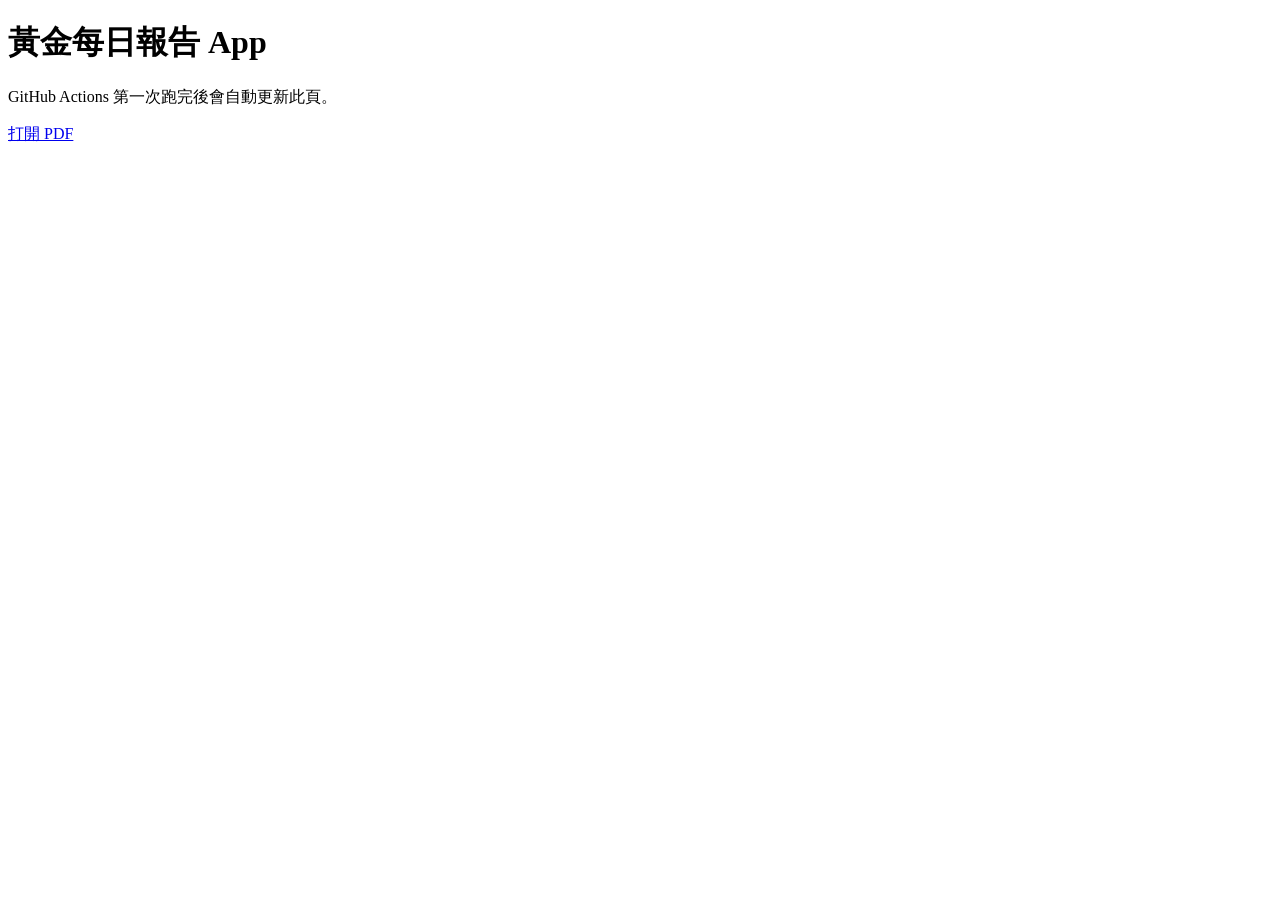
==== public/index.html @ 82e73688 "Add files via upload" ====
<!doctype html><html lang="zh-Hant"><head><meta charset="utf-8"><meta name="viewport" content="width=device-width,initial-scale=1"><title>黃金每日報告 App</title></head><body><h1>黃金每日報告 App</h1><p>GitHub Actions 第一次跑完後會自動更新此頁。</p><p><a href="gold_report_compact.pdf">打開 PDF</a></p></body></html>
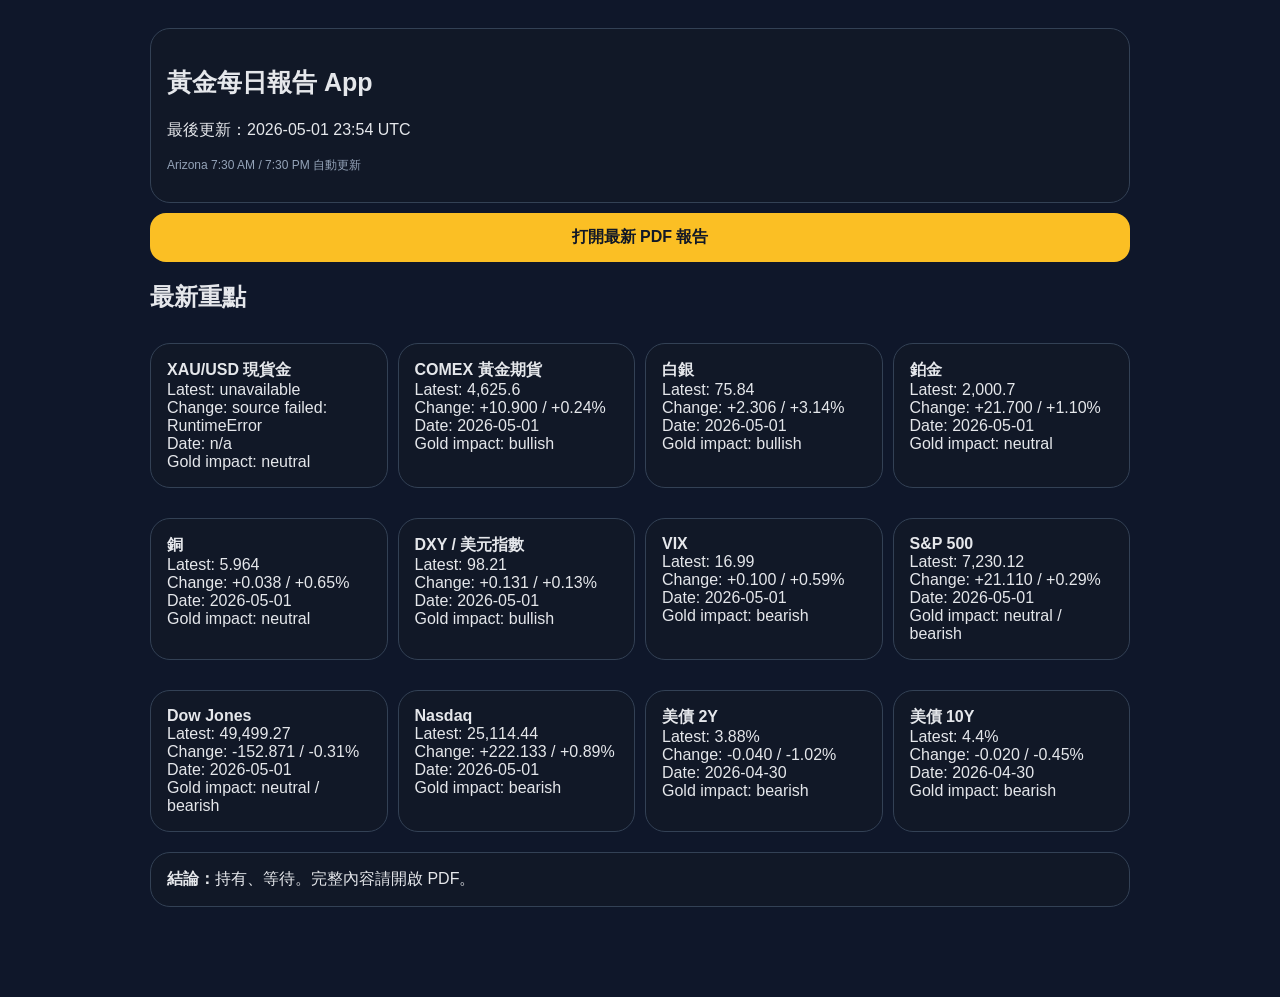
==== commit a7b59957: "Update gold report" ====
--- a/public/index.html
+++ b/public/index.html
@@ -1 +1,112 @@
-<!doctype html><html lang="zh-Hant"><head><meta charset="utf-8"><meta name="viewport" content="width=device-width,initial-scale=1"><title>黃金每日報告 App</title></head><body><h1>黃金每日報告 App</h1><p>GitHub Actions 第一次跑完後會自動更新此頁。</p><p><a href="gold_report_compact.pdf">打開 PDF</a></p></body></html>+<!doctype html>
+<html lang="zh-Hant"><head><meta charset="utf-8"><meta name="viewport" content="width=device-width,initial-scale=1">
+<title>黃金每日報告 App</title>
+<style>
+body{margin:0;background:#0f172a;color:#e5e7eb;font-family:-apple-system,BlinkMacSystemFont,"Segoe UI","Noto Sans TC",Arial,sans-serif}
+.app{max-width:980px;margin:auto;padding:18px 14px 80px}
+.hero,.card{background:#111827;border:1px solid #334155;border-radius:20px;padding:16px;margin:10px 0}
+h1{font-size:25px} .grid{display:grid;grid-template-columns:repeat(auto-fit,minmax(210px,1fr));gap:10px}
+.btn{display:block;text-align:center;text-decoration:none;border-radius:16px;padding:14px;margin:10px 0;font-weight:800;background:#fbbf24;color:#111827}
+.small{font-size:12px;color:#94a3b8}
+</style></head><body><div class="app">
+<section class="hero"><h1>黃金每日報告 App</h1><p>最後更新：2026-05-01 23:54 UTC</p><p class="small">Arizona 7:30 AM / 7:30 PM 自動更新</p></section>
+<a class="btn" href="gold_report_compact.pdf">打開最新 PDF 報告</a>
+<h2>最新重點</h2><div class="grid">
+      <div class="card">
+        <b>XAU/USD 現貨金</b>
+        <div>Latest: unavailable</div>
+        <div>Change: source failed: RuntimeError</div>
+        <div>Date: n/a</div>
+        <div>Gold impact: neutral</div>
+      </div>
+    
+      <div class="card">
+        <b>COMEX 黃金期貨</b>
+        <div>Latest: 4,625.6</div>
+        <div>Change: +10.900 / +0.24%</div>
+        <div>Date: 2026-05-01</div>
+        <div>Gold impact: bullish</div>
+      </div>
+    
+      <div class="card">
+        <b>白銀</b>
+        <div>Latest: 75.84</div>
+        <div>Change: +2.306 / +3.14%</div>
+        <div>Date: 2026-05-01</div>
+        <div>Gold impact: bullish</div>
+      </div>
+    
+      <div class="card">
+        <b>鉑金</b>
+        <div>Latest: 2,000.7</div>
+        <div>Change: +21.700 / +1.10%</div>
+        <div>Date: 2026-05-01</div>
+        <div>Gold impact: neutral</div>
+      </div>
+    
+      <div class="card">
+        <b>銅</b>
+        <div>Latest: 5.964</div>
+        <div>Change: +0.038 / +0.65%</div>
+        <div>Date: 2026-05-01</div>
+        <div>Gold impact: neutral</div>
+      </div>
+    
+      <div class="card">
+        <b>DXY / 美元指數</b>
+        <div>Latest: 98.21</div>
+        <div>Change: +0.131 / +0.13%</div>
+        <div>Date: 2026-05-01</div>
+        <div>Gold impact: bullish</div>
+      </div>
+    
+      <div class="card">
+        <b>VIX</b>
+        <div>Latest: 16.99</div>
+        <div>Change: +0.100 / +0.59%</div>
+        <div>Date: 2026-05-01</div>
+        <div>Gold impact: bearish</div>
+      </div>
+    
+      <div class="card">
+        <b>S&P 500</b>
+        <div>Latest: 7,230.12</div>
+        <div>Change: +21.110 / +0.29%</div>
+        <div>Date: 2026-05-01</div>
+        <div>Gold impact: neutral / bearish</div>
+      </div>
+    
+      <div class="card">
+        <b>Dow Jones</b>
+        <div>Latest: 49,499.27</div>
+        <div>Change: -152.871 / -0.31%</div>
+        <div>Date: 2026-05-01</div>
+        <div>Gold impact: neutral / bearish</div>
+      </div>
+    
+      <div class="card">
+        <b>Nasdaq</b>
+        <div>Latest: 25,114.44</div>
+        <div>Change: +222.133 / +0.89%</div>
+        <div>Date: 2026-05-01</div>
+        <div>Gold impact: bearish</div>
+      </div>
+    
+      <div class="card">
+        <b>美債 2Y</b>
+        <div>Latest: 3.88%</div>
+        <div>Change: -0.040 / -1.02%</div>
+        <div>Date: 2026-04-30</div>
+        <div>Gold impact: bearish</div>
+      </div>
+    
+      <div class="card">
+        <b>美債 10Y</b>
+        <div>Latest: 4.4%</div>
+        <div>Change: -0.020 / -0.45%</div>
+        <div>Date: 2026-04-30</div>
+        <div>Gold impact: bearish</div>
+      </div>
+    </div>
+<section class="hero"><b>結論：</b>持有、等待。完整內容請開啟 PDF。</section>
+</div></body></html>
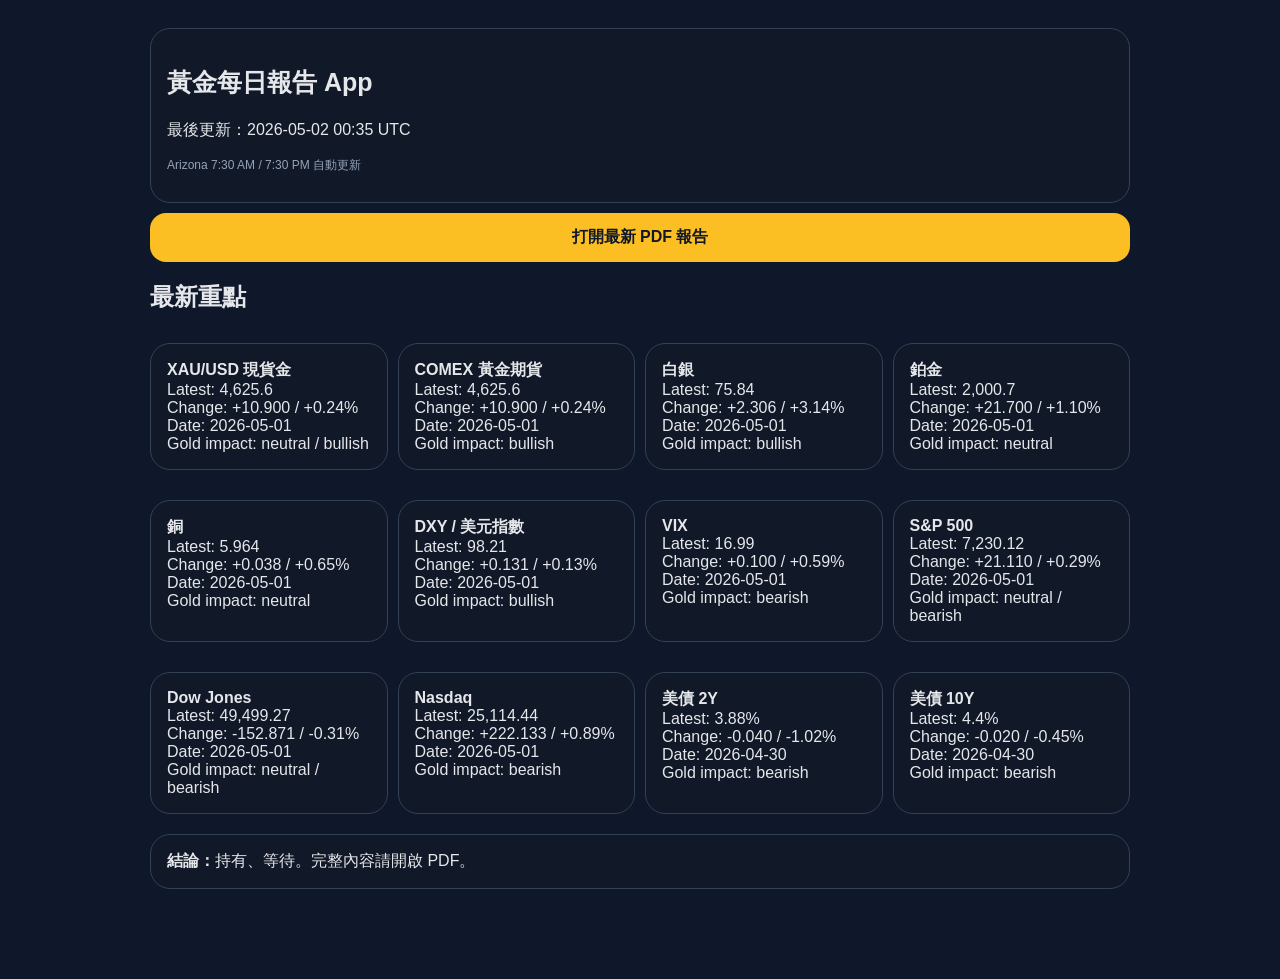
==== commit f5a0e39c: "Update gold report" ====
--- a/public/index.html
+++ b/public/index.html
@@ -1,112 +1,167 @@
 <!doctype html>
-<html lang="zh-Hant"><head><meta charset="utf-8"><meta name="viewport" content="width=device-width,initial-scale=1">
+<html lang="zh-Hant">
+<head>
+<meta charset="utf-8">
+<meta name="viewport" content="width=device-width, initial-scale=1">
 <title>黃金每日報告 App</title>
 <style>
-body{margin:0;background:#0f172a;color:#e5e7eb;font-family:-apple-system,BlinkMacSystemFont,"Segoe UI","Noto Sans TC",Arial,sans-serif}
-.app{max-width:980px;margin:auto;padding:18px 14px 80px}
-.hero,.card{background:#111827;border:1px solid #334155;border-radius:20px;padding:16px;margin:10px 0}
-h1{font-size:25px} .grid{display:grid;grid-template-columns:repeat(auto-fit,minmax(210px,1fr));gap:10px}
-.btn{display:block;text-align:center;text-decoration:none;border-radius:16px;padding:14px;margin:10px 0;font-weight:800;background:#fbbf24;color:#111827}
-.small{font-size:12px;color:#94a3b8}
-</style></head><body><div class="app">
-<section class="hero"><h1>黃金每日報告 App</h1><p>最後更新：2026-05-01 23:54 UTC</p><p class="small">Arizona 7:30 AM / 7:30 PM 自動更新</p></section>
-<a class="btn" href="gold_report_compact.pdf">打開最新 PDF 報告</a>
-<h2>最新重點</h2><div class="grid">
-      <div class="card">
-        <b>XAU/USD 現貨金</b>
-        <div>Latest: unavailable</div>
-        <div>Change: source failed: RuntimeError</div>
-        <div>Date: n/a</div>
-        <div>Gold impact: neutral</div>
-      </div>
+body {
+  margin: 0;
+  background: #0f172a;
+  color: #e5e7eb;
+  font-family: -apple-system, BlinkMacSystemFont, "Segoe UI", "Noto Sans TC", Arial, sans-serif;
+}
+.app {
+  max-width: 980px;
+  margin: auto;
+  padding: 18px 14px 80px;
+}
+.hero, .card {
+  background: #111827;
+  border: 1px solid #334155;
+  border-radius: 20px;
+  padding: 16px;
+  margin: 10px 0;
+}
+h1 {
+  font-size: 25px;
+}
+.grid {
+  display: grid;
+  grid-template-columns: repeat(auto-fit, minmax(210px, 1fr));
+  gap: 10px;
+}
+.btn {
+  display: block;
+  text-align: center;
+  text-decoration: none;
+  border-radius: 16px;
+  padding: 14px;
+  margin: 10px 0;
+  font-weight: 800;
+  background: #fbbf24;
+  color: #111827;
+}
+.small {
+  font-size: 12px;
+  color: #94a3b8;
+}
+</style>
+</head>
+<body>
+<div class="app">
+  <section class="hero">
+    <h1>黃金每日報告 App</h1>
+    <p>最後更新：2026-05-02 00:35 UTC</p>
+    <p class="small">Arizona 7:30 AM / 7:30 PM 自動更新</p>
+  </section>
+
+  <a class="btn" href="gold_report_compact.pdf">打開最新 PDF 報告</a>
+
+  <h2>最新重點</h2>
+  <div class="grid">
     
-      <div class="card">
-        <b>COMEX 黃金期貨</b>
-        <div>Latest: 4,625.6</div>
-        <div>Change: +10.900 / +0.24%</div>
-        <div>Date: 2026-05-01</div>
-        <div>Gold impact: bullish</div>
-      </div>
-    
-      <div class="card">
-        <b>白銀</b>
-        <div>Latest: 75.84</div>
-        <div>Change: +2.306 / +3.14%</div>
-        <div>Date: 2026-05-01</div>
-        <div>Gold impact: bullish</div>
-      </div>
-    
-      <div class="card">
-        <b>鉑金</b>
-        <div>Latest: 2,000.7</div>
-        <div>Change: +21.700 / +1.10%</div>
-        <div>Date: 2026-05-01</div>
-        <div>Gold impact: neutral</div>
-      </div>
-    
-      <div class="card">
-        <b>銅</b>
-        <div>Latest: 5.964</div>
-        <div>Change: +0.038 / +0.65%</div>
-        <div>Date: 2026-05-01</div>
-        <div>Gold impact: neutral</div>
-      </div>
-    
-      <div class="card">
-        <b>DXY / 美元指數</b>
-        <div>Latest: 98.21</div>
-        <div>Change: +0.131 / +0.13%</div>
-        <div>Date: 2026-05-01</div>
-        <div>Gold impact: bullish</div>
-      </div>
-    
-      <div class="card">
-        <b>VIX</b>
-        <div>Latest: 16.99</div>
-        <div>Change: +0.100 / +0.59%</div>
-        <div>Date: 2026-05-01</div>
-        <div>Gold impact: bearish</div>
-      </div>
-    
-      <div class="card">
-        <b>S&P 500</b>
-        <div>Latest: 7,230.12</div>
-        <div>Change: +21.110 / +0.29%</div>
-        <div>Date: 2026-05-01</div>
-        <div>Gold impact: neutral / bearish</div>
-      </div>
-    
-      <div class="card">
-        <b>Dow Jones</b>
-        <div>Latest: 49,499.27</div>
-        <div>Change: -152.871 / -0.31%</div>
-        <div>Date: 2026-05-01</div>
-        <div>Gold impact: neutral / bearish</div>
-      </div>
-    
-      <div class="card">
-        <b>Nasdaq</b>
-        <div>Latest: 25,114.44</div>
-        <div>Change: +222.133 / +0.89%</div>
-        <div>Date: 2026-05-01</div>
-        <div>Gold impact: bearish</div>
-      </div>
-    
-      <div class="card">
-        <b>美債 2Y</b>
-        <div>Latest: 3.88%</div>
-        <div>Change: -0.040 / -1.02%</div>
-        <div>Date: 2026-04-30</div>
-        <div>Gold impact: bearish</div>
-      </div>
-    
-      <div class="card">
-        <b>美債 10Y</b>
-        <div>Latest: 4.4%</div>
-        <div>Change: -0.020 / -0.45%</div>
-        <div>Date: 2026-04-30</div>
-        <div>Gold impact: bearish</div>
-      </div>
-    </div>
-<section class="hero"><b>結論：</b>持有、等待。完整內容請開啟 PDF。</section>
-</div></body></html>+        <div class="card">
+          <b>XAU/USD 現貨金</b>
+          <div>Latest: 4,625.6</div>
+          <div>Change: +10.900 / +0.24%</div>
+          <div>Date: 2026-05-01</div>
+          <div>Gold impact: neutral / bullish</div>
+        </div>
+        
+        <div class="card">
+          <b>COMEX 黃金期貨</b>
+          <div>Latest: 4,625.6</div>
+          <div>Change: +10.900 / +0.24%</div>
+          <div>Date: 2026-05-01</div>
+          <div>Gold impact: bullish</div>
+        </div>
+        
+        <div class="card">
+          <b>白銀</b>
+          <div>Latest: 75.84</div>
+          <div>Change: +2.306 / +3.14%</div>
+          <div>Date: 2026-05-01</div>
+          <div>Gold impact: bullish</div>
+        </div>
+        
+        <div class="card">
+          <b>鉑金</b>
+          <div>Latest: 2,000.7</div>
+          <div>Change: +21.700 / +1.10%</div>
+          <div>Date: 2026-05-01</div>
+          <div>Gold impact: neutral</div>
+        </div>
+        
+        <div class="card">
+          <b>銅</b>
+          <div>Latest: 5.964</div>
+          <div>Change: +0.038 / +0.65%</div>
+          <div>Date: 2026-05-01</div>
+          <div>Gold impact: neutral</div>
+        </div>
+        
+        <div class="card">
+          <b>DXY / 美元指數</b>
+          <div>Latest: 98.21</div>
+          <div>Change: +0.131 / +0.13%</div>
+          <div>Date: 2026-05-01</div>
+          <div>Gold impact: bullish</div>
+        </div>
+        
+        <div class="card">
+          <b>VIX</b>
+          <div>Latest: 16.99</div>
+          <div>Change: +0.100 / +0.59%</div>
+          <div>Date: 2026-05-01</div>
+          <div>Gold impact: bearish</div>
+        </div>
+        
+        <div class="card">
+          <b>S&P 500</b>
+          <div>Latest: 7,230.12</div>
+          <div>Change: +21.110 / +0.29%</div>
+          <div>Date: 2026-05-01</div>
+          <div>Gold impact: neutral / bearish</div>
+        </div>
+        
+        <div class="card">
+          <b>Dow Jones</b>
+          <div>Latest: 49,499.27</div>
+          <div>Change: -152.871 / -0.31%</div>
+          <div>Date: 2026-05-01</div>
+          <div>Gold impact: neutral / bearish</div>
+        </div>
+        
+        <div class="card">
+          <b>Nasdaq</b>
+          <div>Latest: 25,114.44</div>
+          <div>Change: +222.133 / +0.89%</div>
+          <div>Date: 2026-05-01</div>
+          <div>Gold impact: bearish</div>
+        </div>
+        
+        <div class="card">
+          <b>美債 2Y</b>
+          <div>Latest: 3.88%</div>
+          <div>Change: -0.040 / -1.02%</div>
+          <div>Date: 2026-04-30</div>
+          <div>Gold impact: bearish</div>
+        </div>
+        
+        <div class="card">
+          <b>美債 10Y</b>
+          <div>Latest: 4.4%</div>
+          <div>Change: -0.020 / -0.45%</div>
+          <div>Date: 2026-04-30</div>
+          <div>Gold impact: bearish</div>
+        </div>
+        
+  </div>
+
+  <section class="hero">
+    <b>結論：</b>持有、等待。完整內容請開啟 PDF。
+  </section>
+</div>
+</body>
+</html>
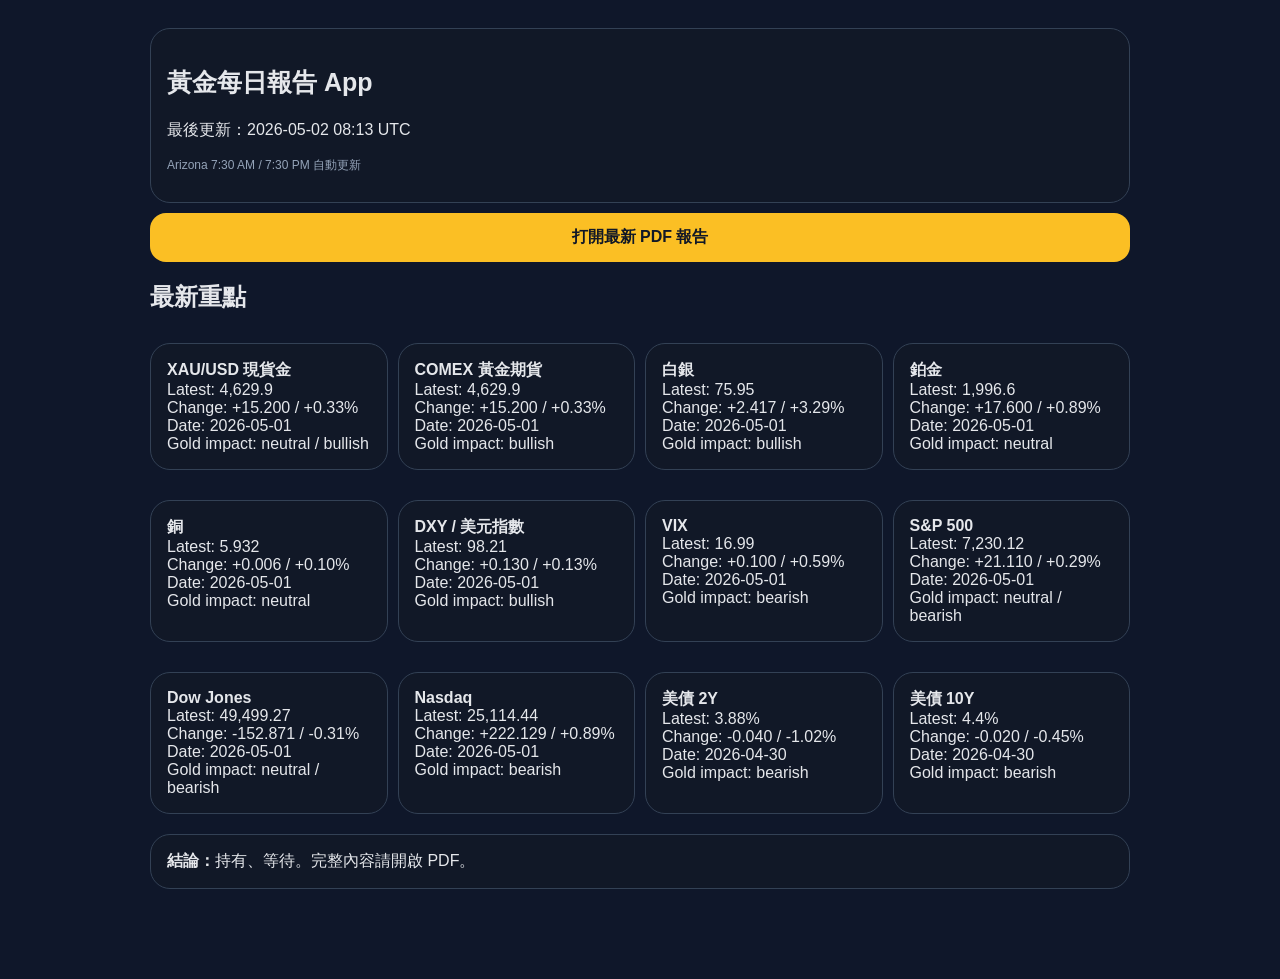
==== commit e3c2dff3: "Update gold report" ====
--- a/public/index.html
+++ b/public/index.html
@@ -52,7 +52,7 @@
 <div class="app">
   <section class="hero">
     <h1>黃金每日報告 App</h1>
-    <p>最後更新：2026-05-02 00:35 UTC</p>
+    <p>最後更新：2026-05-02 08:13 UTC</p>
     <p class="small">Arizona 7:30 AM / 7:30 PM 自動更新</p>
   </section>
 
@@ -63,40 +63,40 @@
     
         <div class="card">
           <b>XAU/USD 現貨金</b>
-          <div>Latest: 4,625.6</div>
-          <div>Change: +10.900 / +0.24%</div>
+          <div>Latest: 4,629.9</div>
+          <div>Change: +15.200 / +0.33%</div>
           <div>Date: 2026-05-01</div>
           <div>Gold impact: neutral / bullish</div>
         </div>
         
         <div class="card">
           <b>COMEX 黃金期貨</b>
-          <div>Latest: 4,625.6</div>
-          <div>Change: +10.900 / +0.24%</div>
+          <div>Latest: 4,629.9</div>
+          <div>Change: +15.200 / +0.33%</div>
           <div>Date: 2026-05-01</div>
           <div>Gold impact: bullish</div>
         </div>
         
         <div class="card">
           <b>白銀</b>
-          <div>Latest: 75.84</div>
-          <div>Change: +2.306 / +3.14%</div>
+          <div>Latest: 75.95</div>
+          <div>Change: +2.417 / +3.29%</div>
           <div>Date: 2026-05-01</div>
           <div>Gold impact: bullish</div>
         </div>
         
         <div class="card">
           <b>鉑金</b>
-          <div>Latest: 2,000.7</div>
-          <div>Change: +21.700 / +1.10%</div>
+          <div>Latest: 1,996.6</div>
+          <div>Change: +17.600 / +0.89%</div>
           <div>Date: 2026-05-01</div>
           <div>Gold impact: neutral</div>
         </div>
         
         <div class="card">
           <b>銅</b>
-          <div>Latest: 5.964</div>
-          <div>Change: +0.038 / +0.65%</div>
+          <div>Latest: 5.932</div>
+          <div>Change: +0.006 / +0.10%</div>
           <div>Date: 2026-05-01</div>
           <div>Gold impact: neutral</div>
         </div>
@@ -104,7 +104,7 @@
         <div class="card">
           <b>DXY / 美元指數</b>
           <div>Latest: 98.21</div>
-          <div>Change: +0.131 / +0.13%</div>
+          <div>Change: +0.130 / +0.13%</div>
           <div>Date: 2026-05-01</div>
           <div>Gold impact: bullish</div>
         </div>
@@ -136,7 +136,7 @@
         <div class="card">
           <b>Nasdaq</b>
           <div>Latest: 25,114.44</div>
-          <div>Change: +222.133 / +0.89%</div>
+          <div>Change: +222.129 / +0.89%</div>
           <div>Date: 2026-05-01</div>
           <div>Gold impact: bearish</div>
         </div>
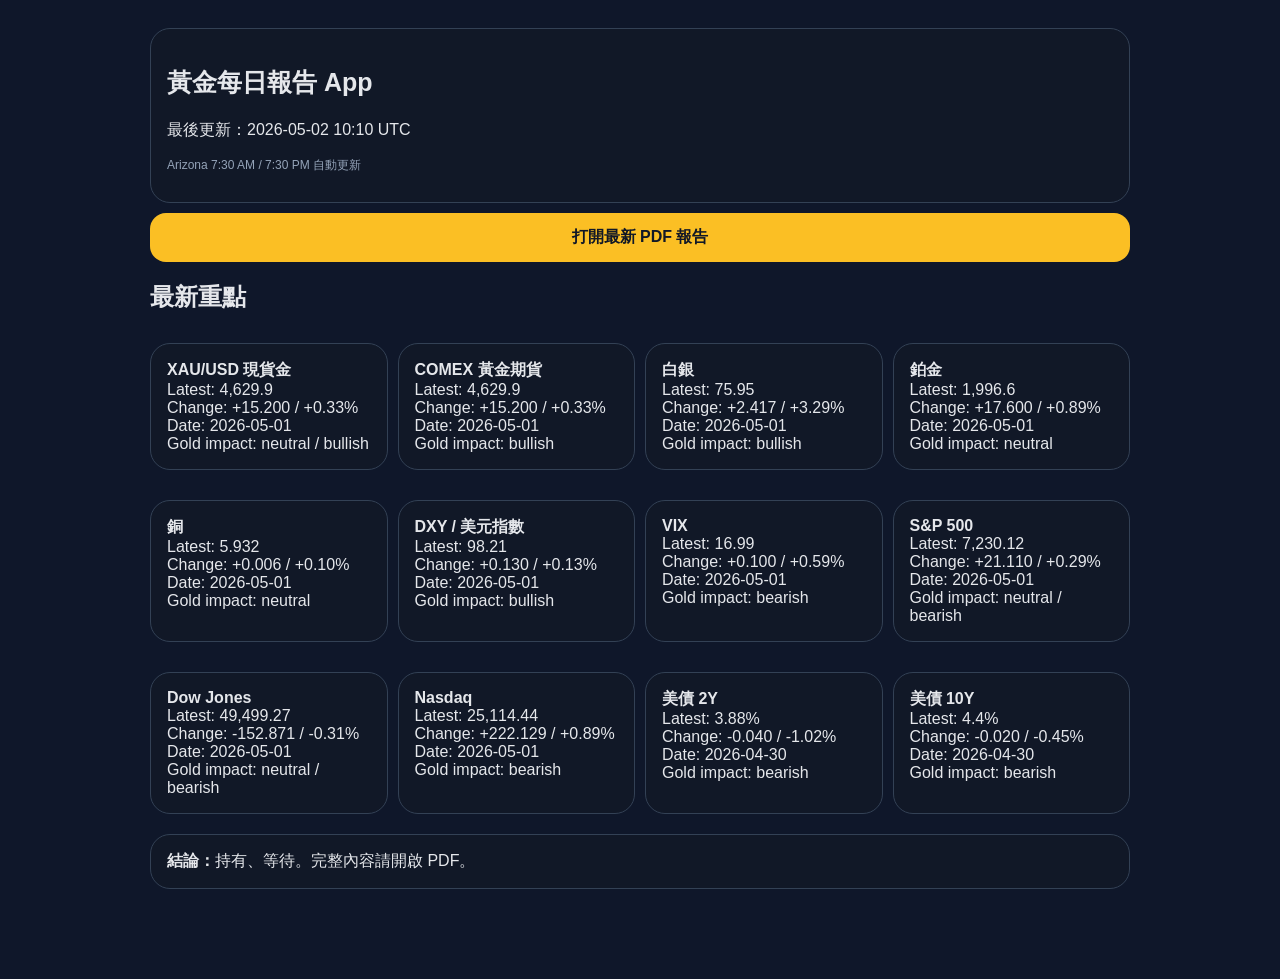
==== commit cf2a9c76: "Update gold dashboard" ====
--- a/public/index.html
+++ b/public/index.html
@@ -52,7 +52,7 @@
 <div class="app">
   <section class="hero">
     <h1>黃金每日報告 App</h1>
-    <p>最後更新：2026-05-02 08:13 UTC</p>
+    <p>最後更新：2026-05-02 10:10 UTC</p>
     <p class="small">Arizona 7:30 AM / 7:30 PM 自動更新</p>
   </section>
 
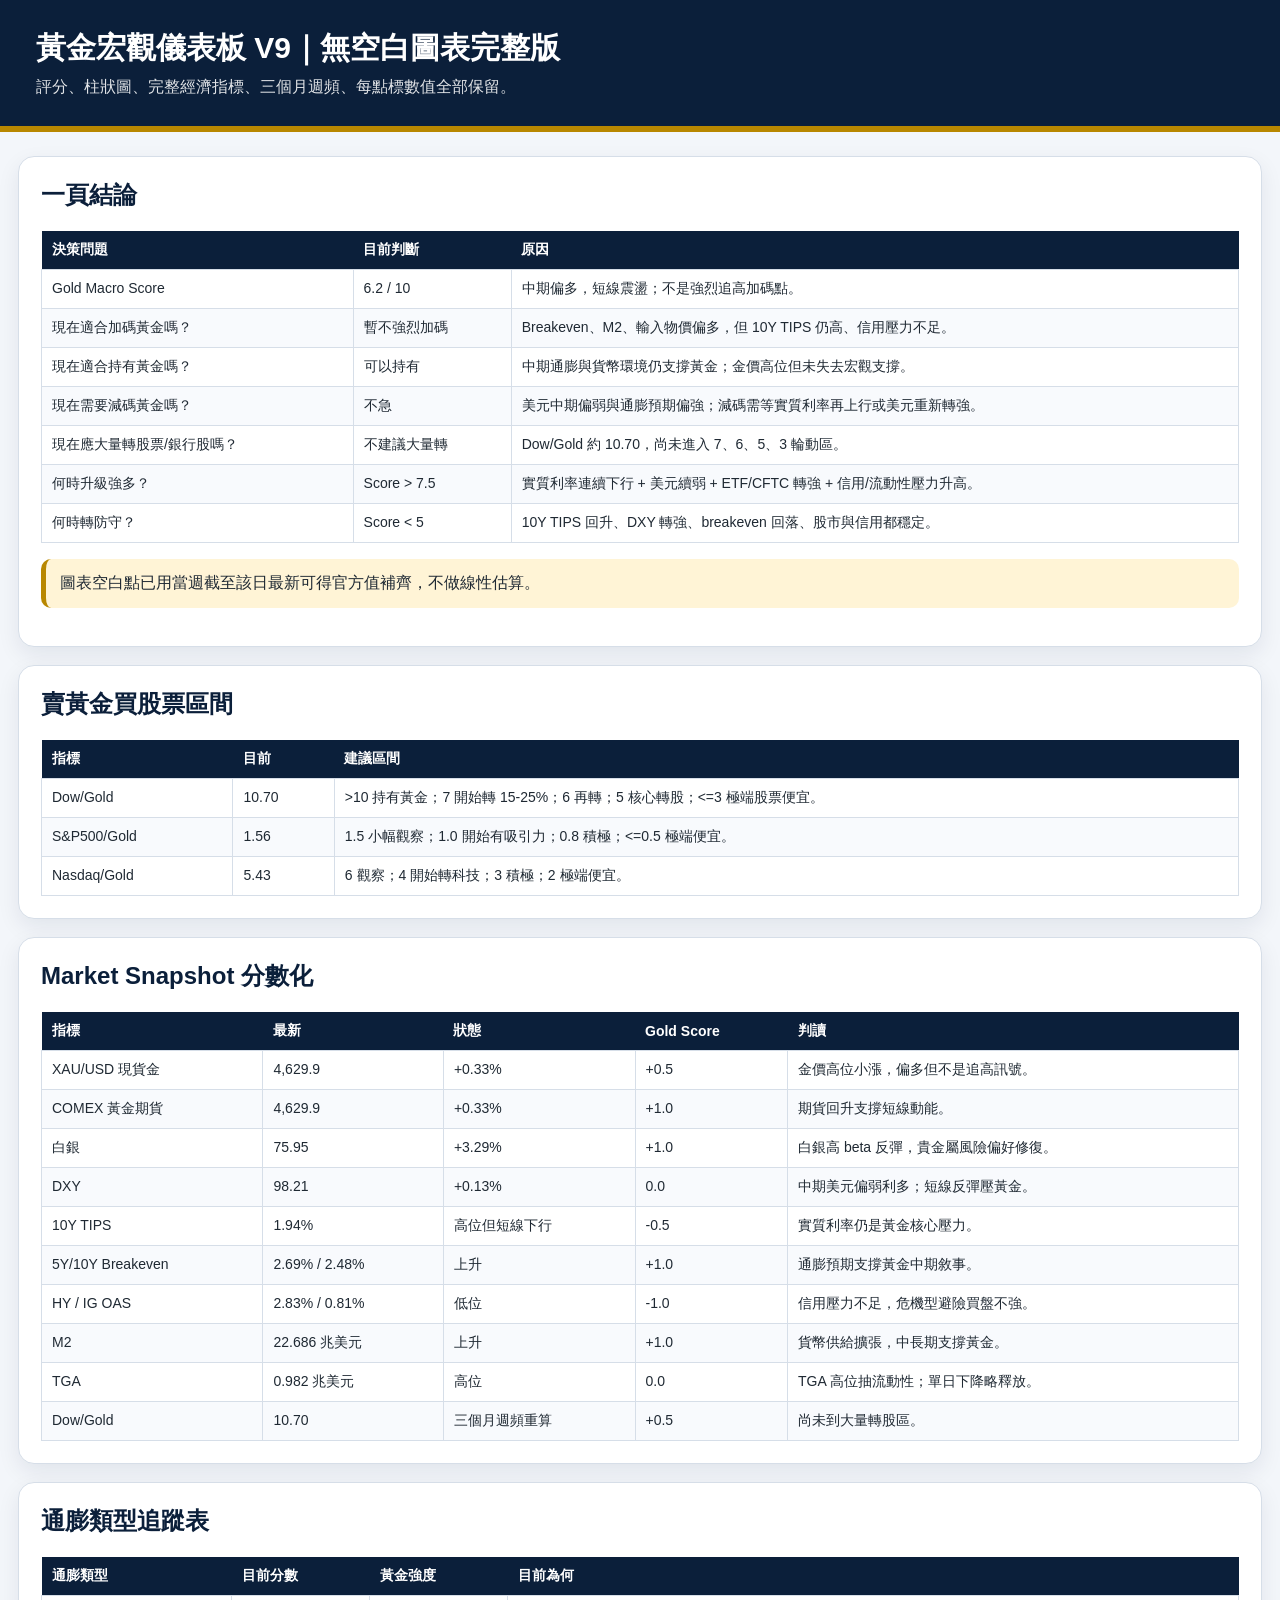
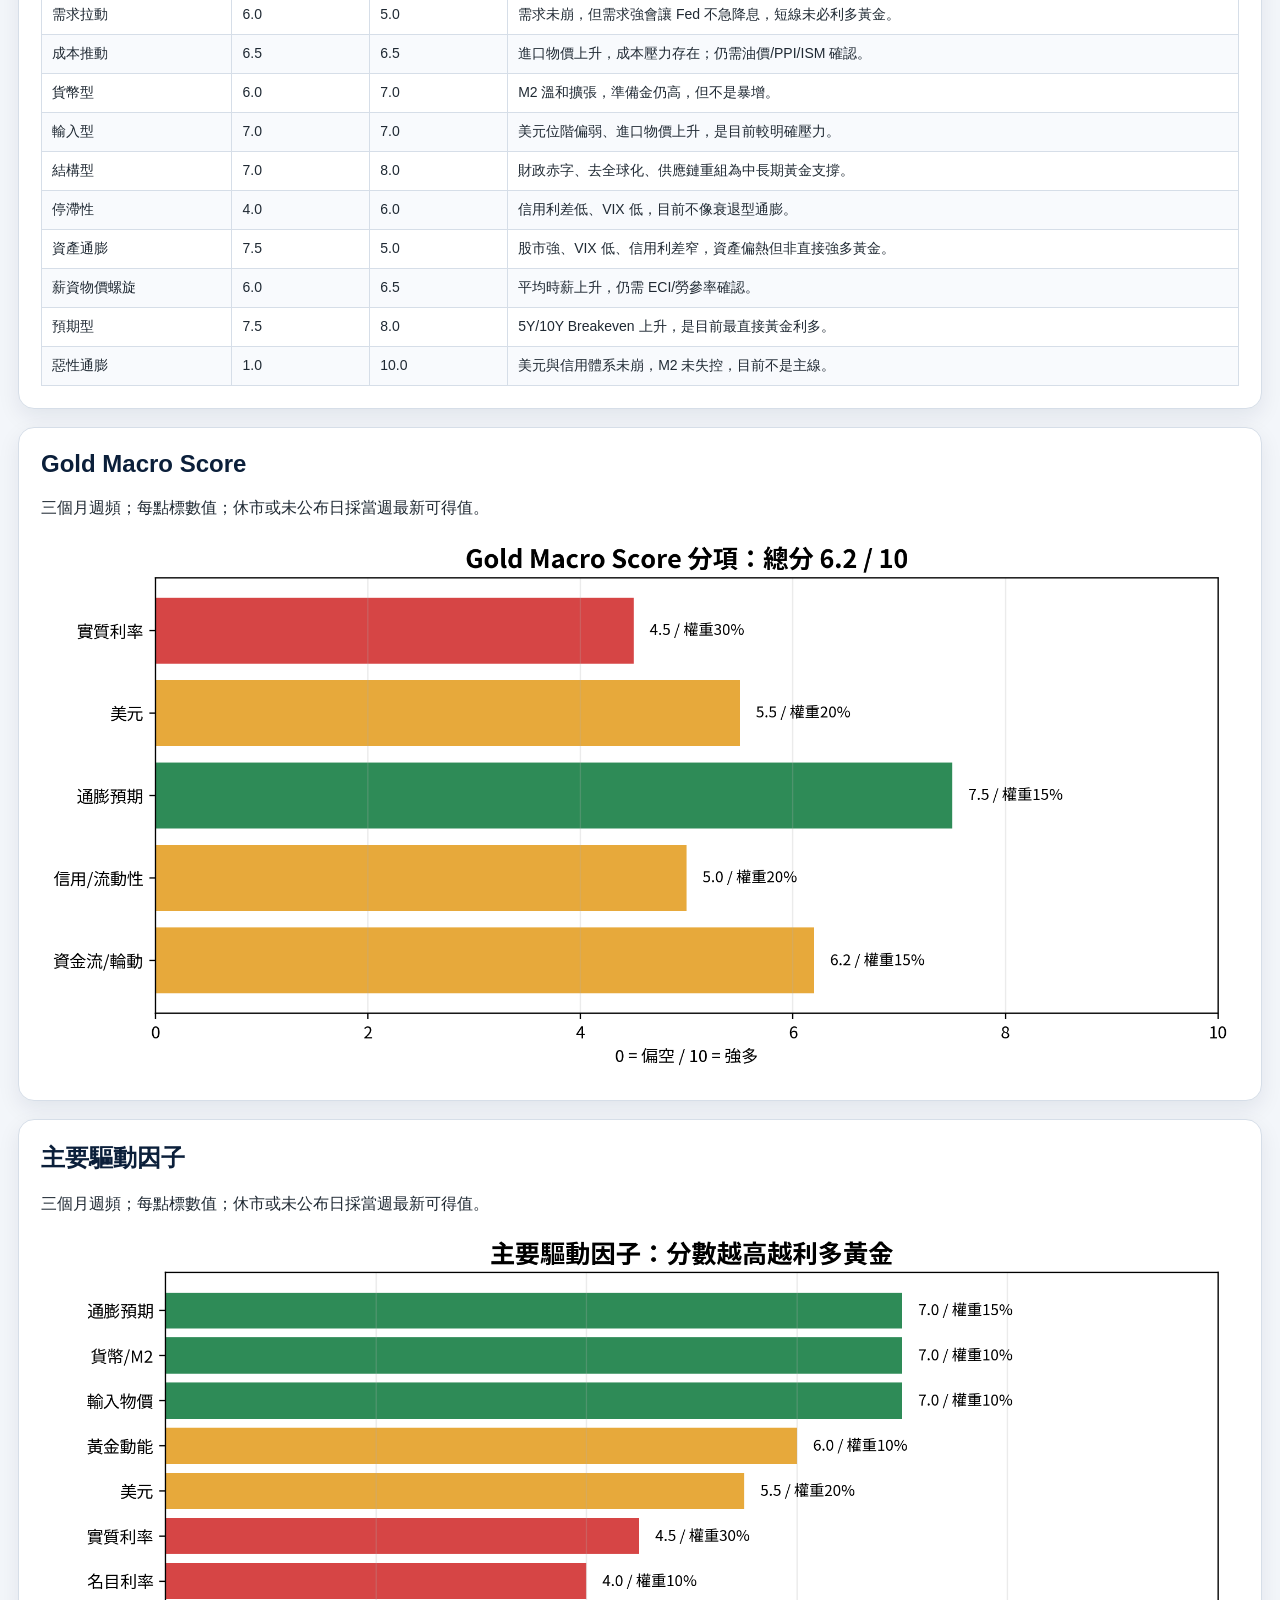
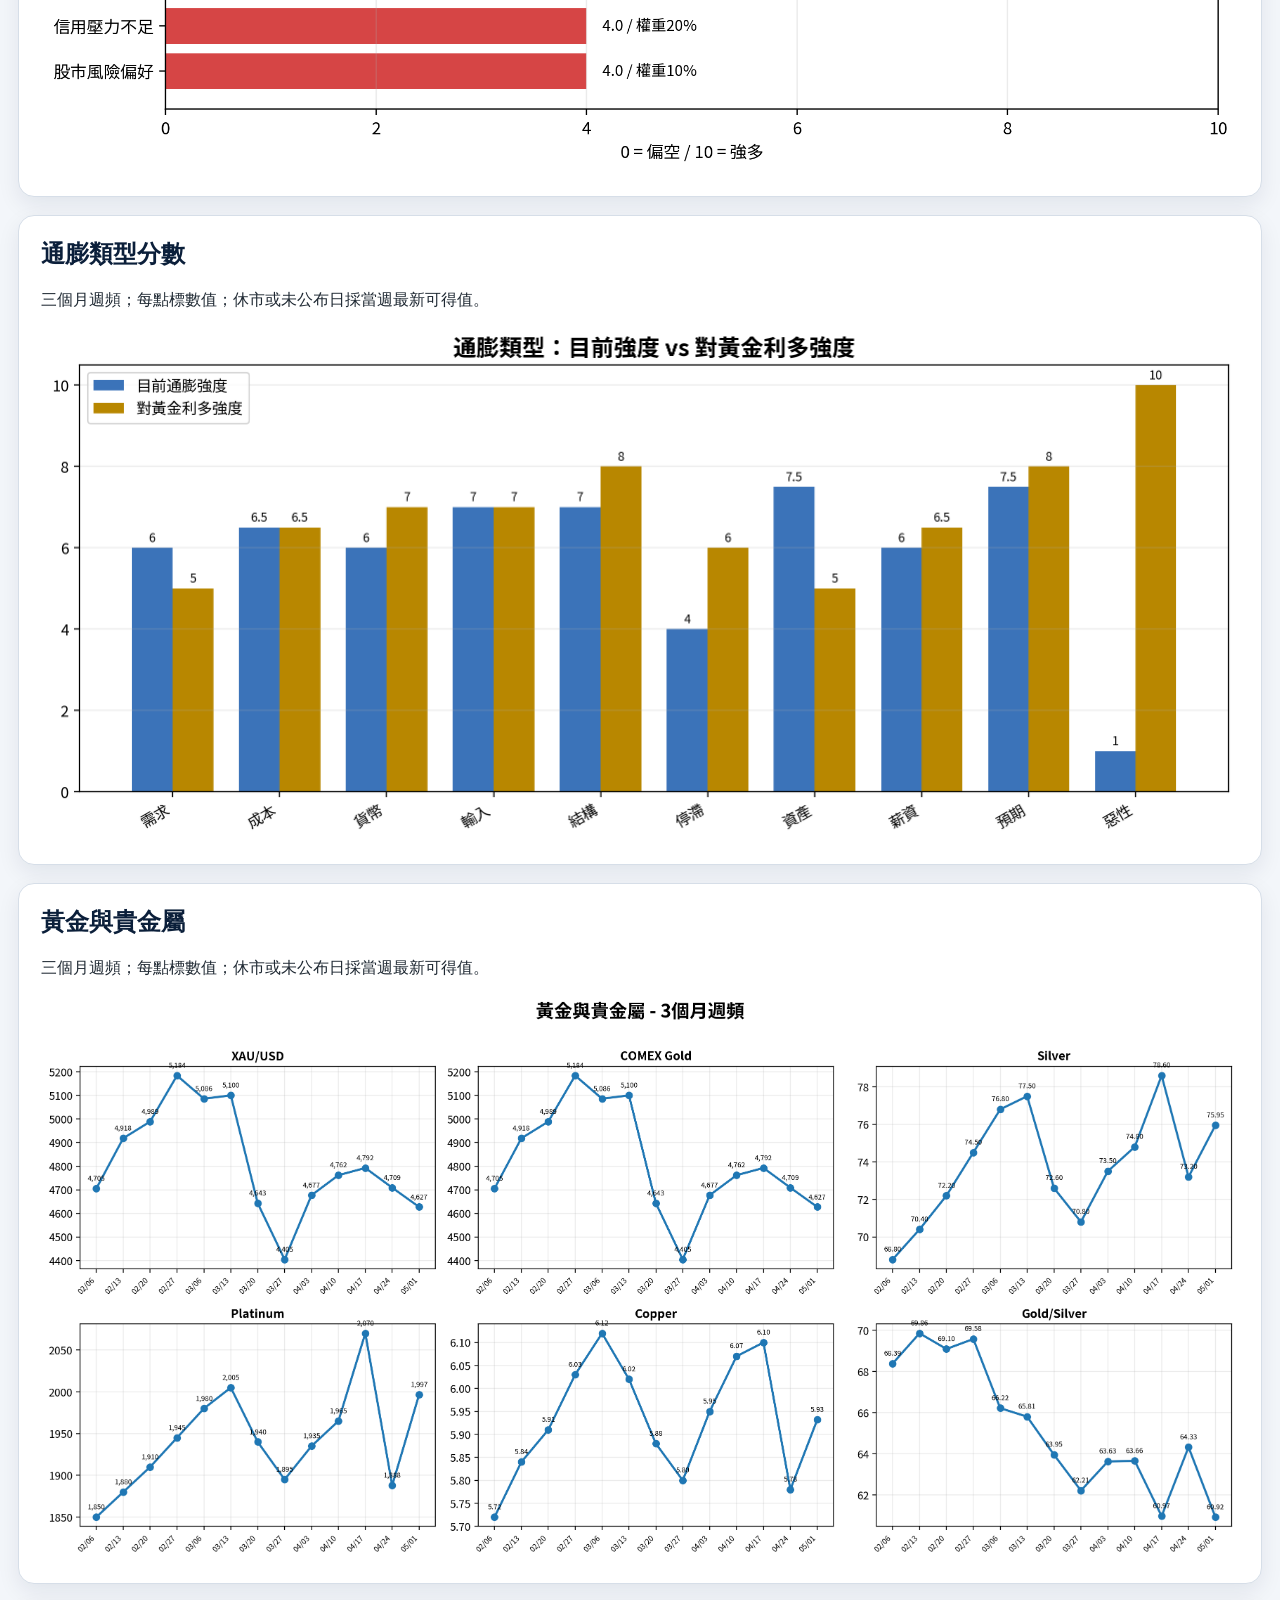
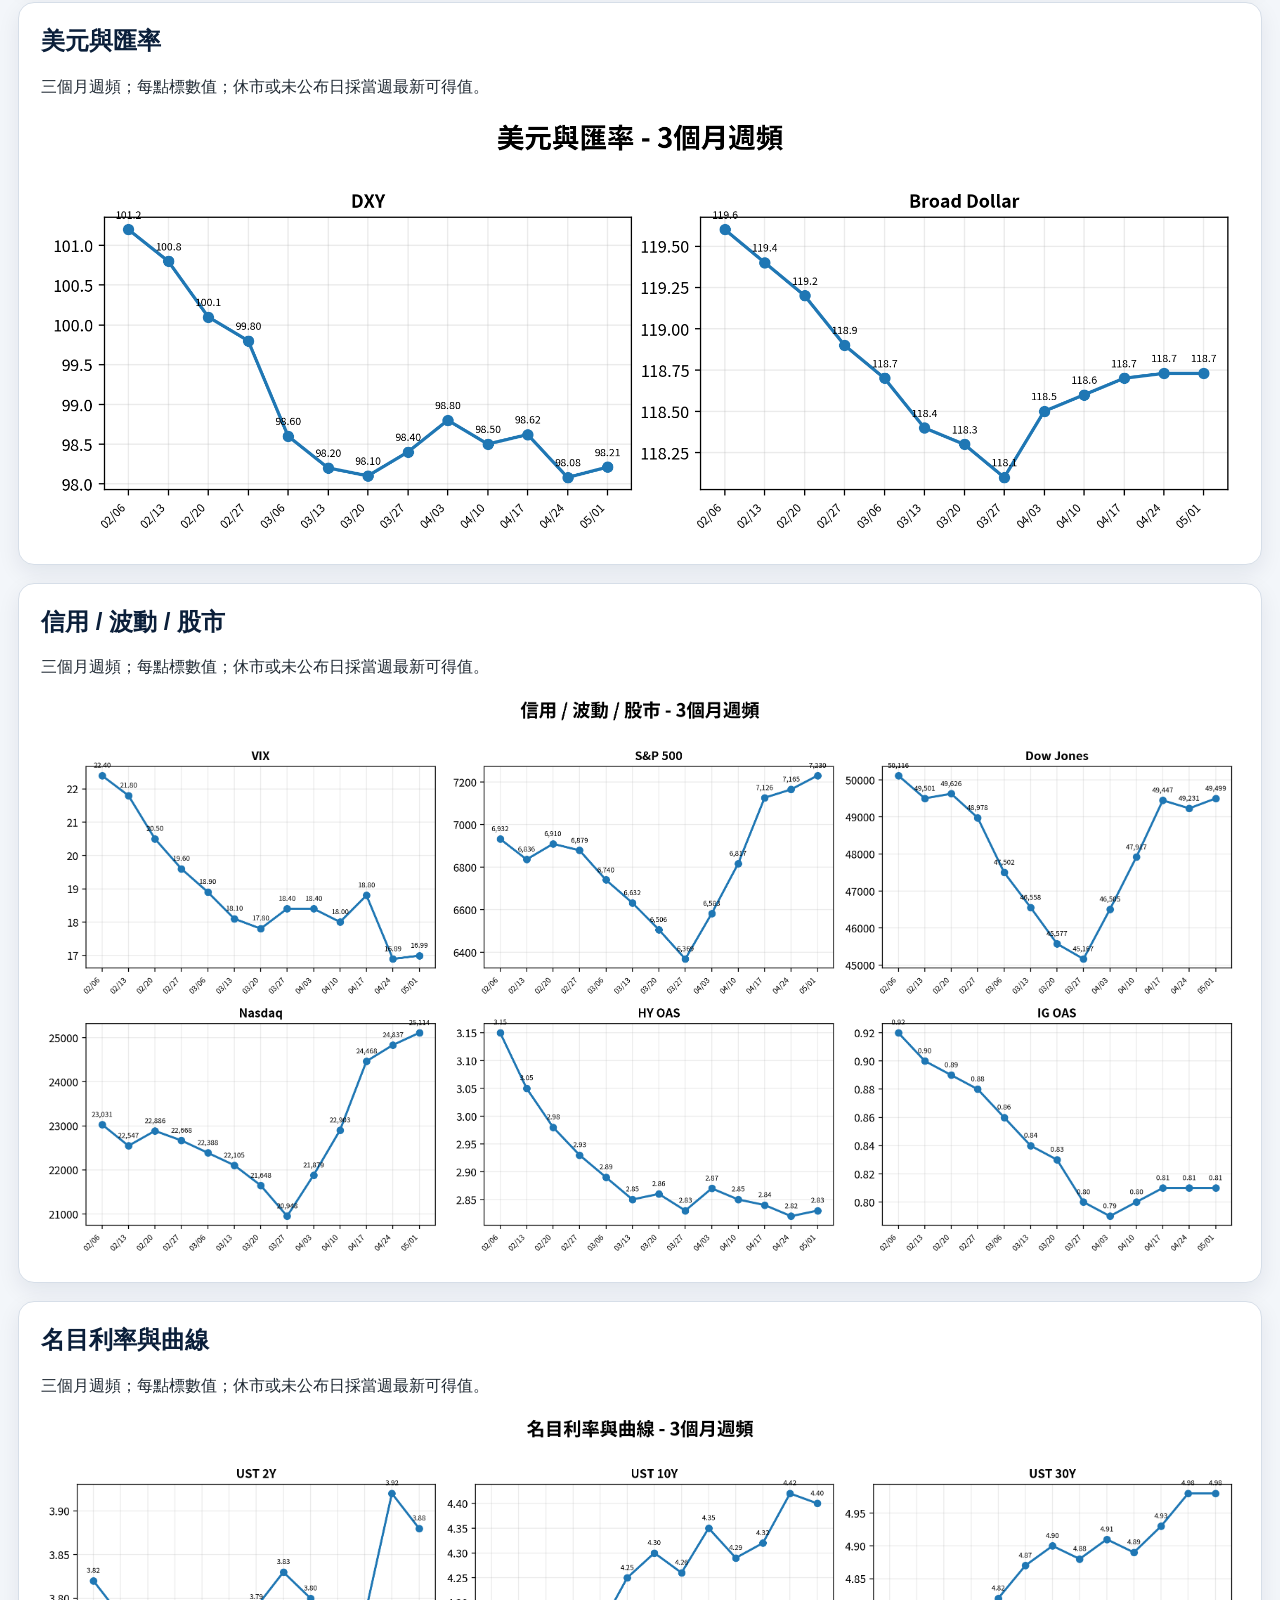
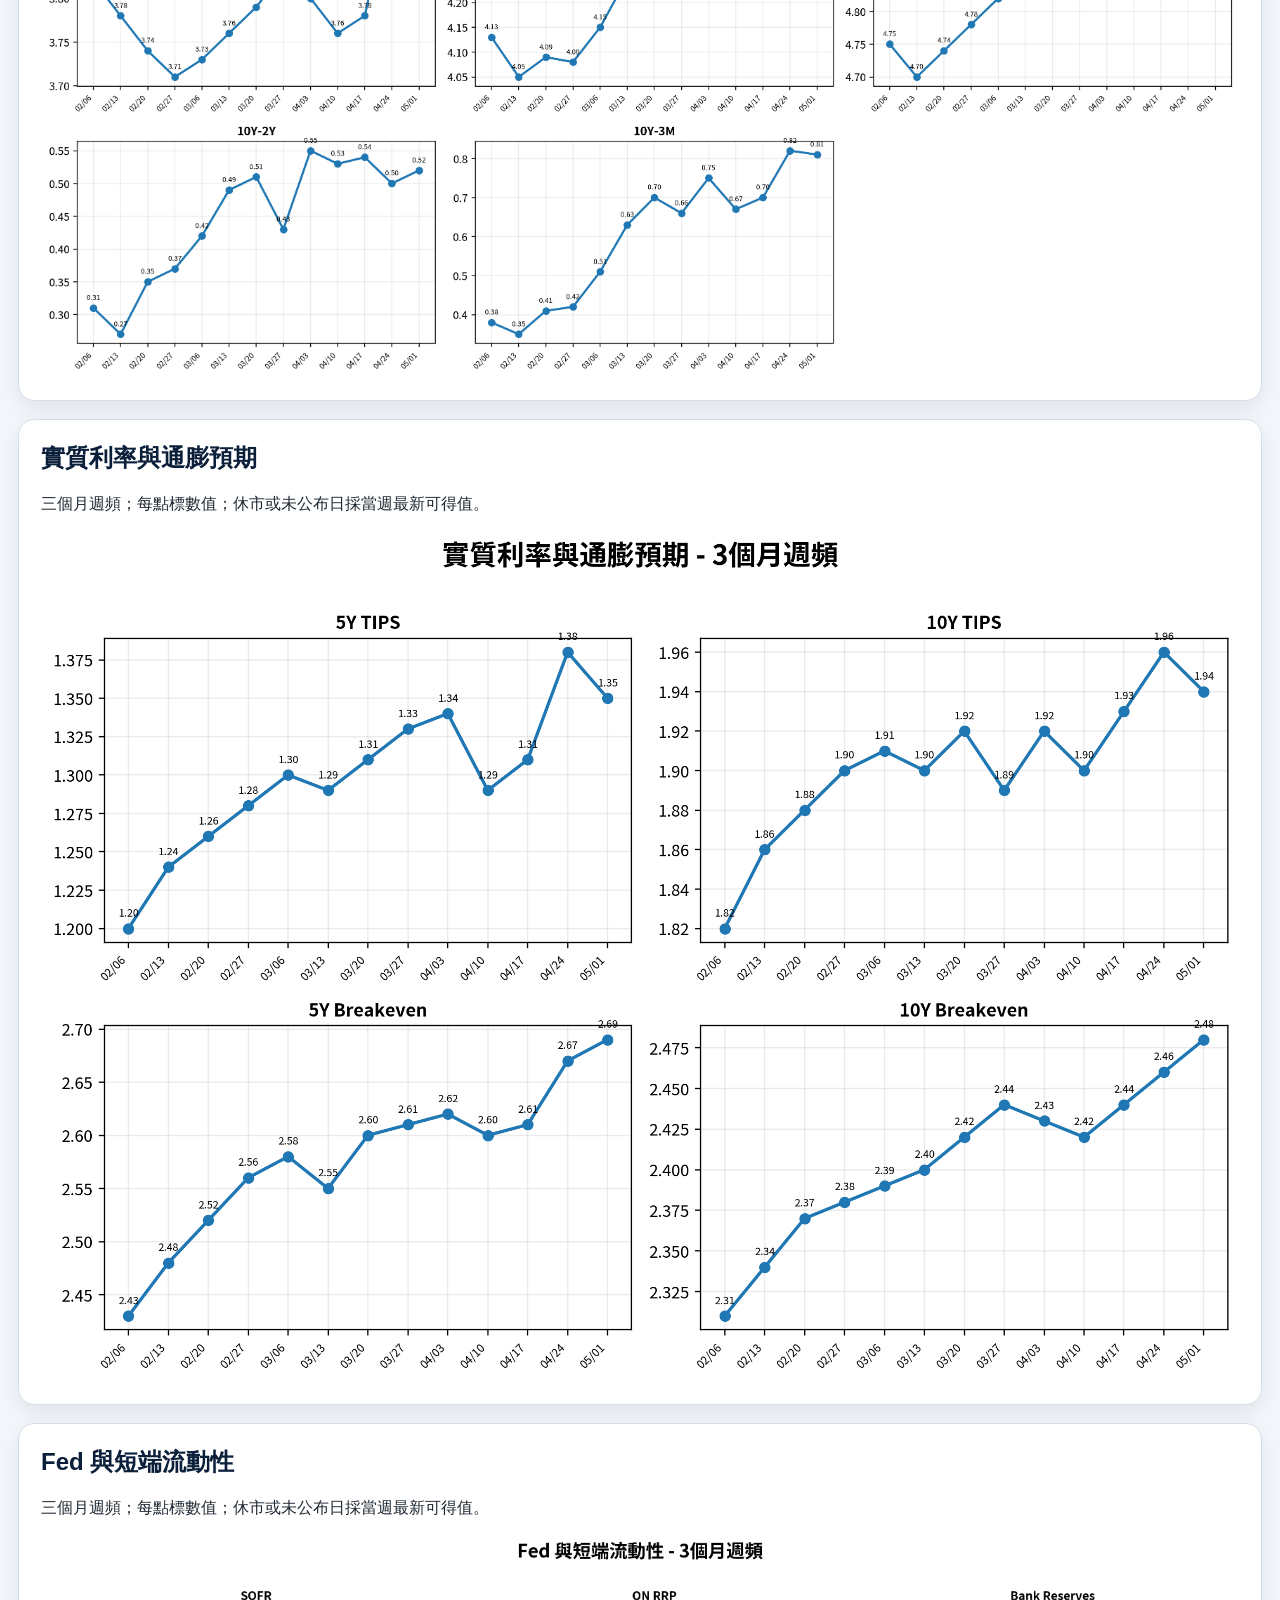
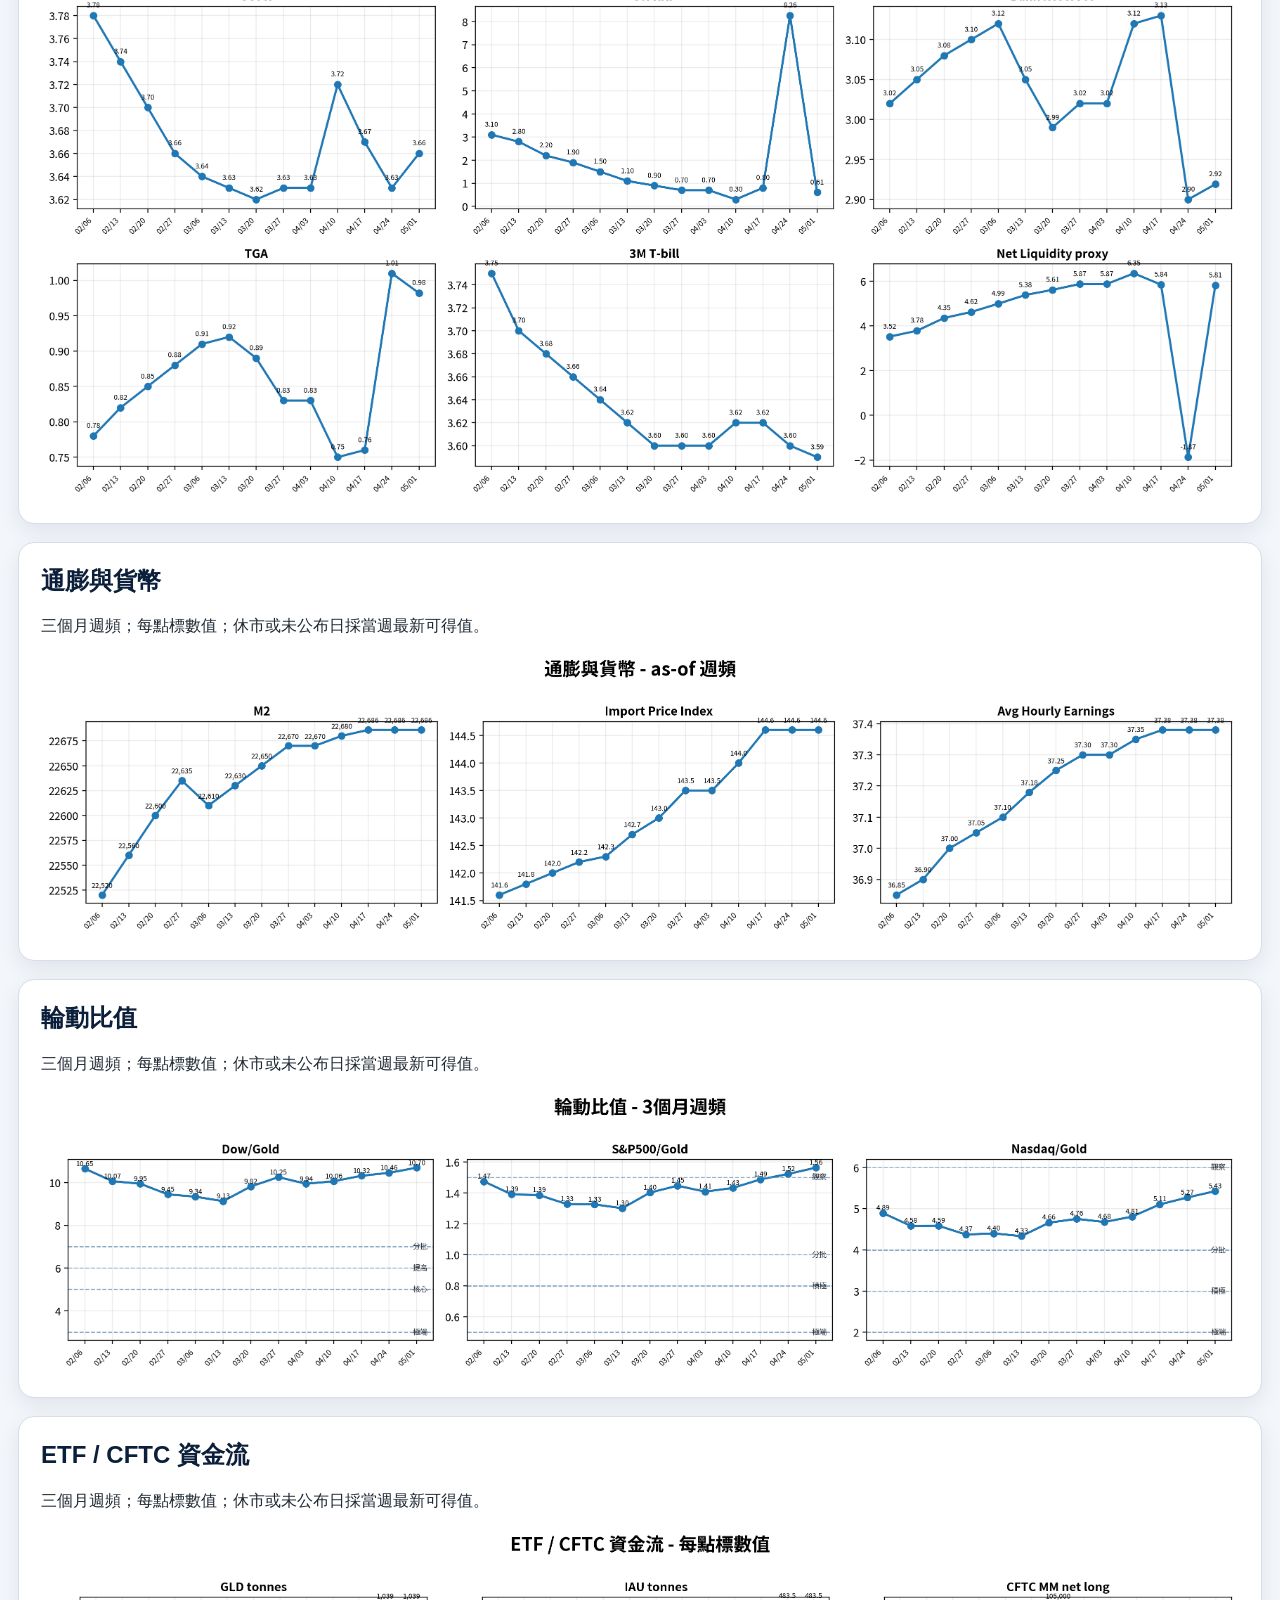
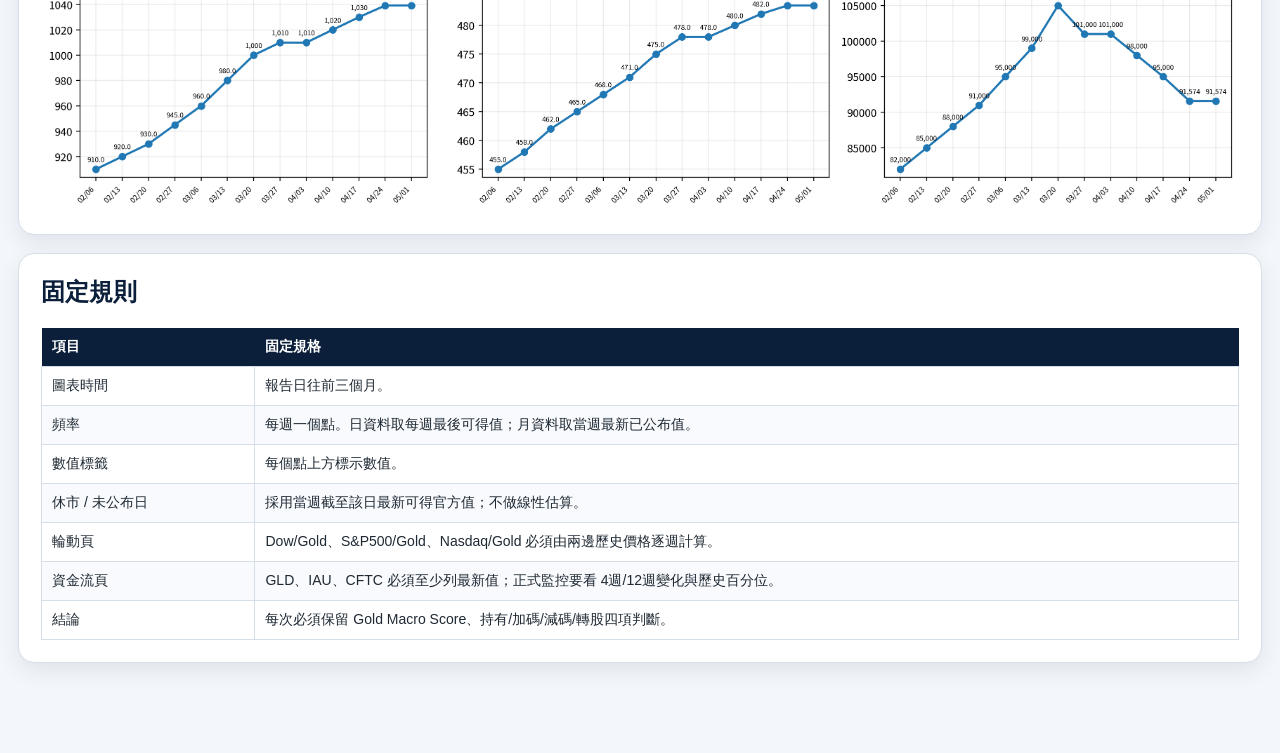
==== commit b0b7210c: "Update V9 dashboard website" ====
--- a/public/index.html
+++ b/public/index.html
@@ -1,167 +1,25 @@
-<!doctype html>
-<html lang="zh-Hant">
-<head>
-<meta charset="utf-8">
-<meta name="viewport" content="width=device-width, initial-scale=1">
-<title>黃金每日報告 App</title>
-<style>
-body {
-  margin: 0;
-  background: #0f172a;
-  color: #e5e7eb;
-  font-family: -apple-system, BlinkMacSystemFont, "Segoe UI", "Noto Sans TC", Arial, sans-serif;
-}
-.app {
-  max-width: 980px;
-  margin: auto;
-  padding: 18px 14px 80px;
-}
-.hero, .card {
-  background: #111827;
-  border: 1px solid #334155;
-  border-radius: 20px;
-  padding: 16px;
-  margin: 10px 0;
-}
-h1 {
-  font-size: 25px;
-}
-.grid {
-  display: grid;
-  grid-template-columns: repeat(auto-fit, minmax(210px, 1fr));
-  gap: 10px;
-}
-.btn {
-  display: block;
-  text-align: center;
-  text-decoration: none;
-  border-radius: 16px;
-  padding: 14px;
-  margin: 10px 0;
-  font-weight: 800;
-  background: #fbbf24;
-  color: #111827;
-}
-.small {
-  font-size: 12px;
-  color: #94a3b8;
-}
-</style>
-</head>
-<body>
-<div class="app">
-  <section class="hero">
-    <h1>黃金每日報告 App</h1>
-    <p>最後更新：2026-05-02 10:10 UTC</p>
-    <p class="small">Arizona 7:30 AM / 7:30 PM 自動更新</p>
-  </section>
-
-  <a class="btn" href="gold_report_compact.pdf">打開最新 PDF 報告</a>
-
-  <h2>最新重點</h2>
-  <div class="grid">
-    
-        <div class="card">
-          <b>XAU/USD 現貨金</b>
-          <div>Latest: 4,629.9</div>
-          <div>Change: +15.200 / +0.33%</div>
-          <div>Date: 2026-05-01</div>
-          <div>Gold impact: neutral / bullish</div>
-        </div>
-        
-        <div class="card">
-          <b>COMEX 黃金期貨</b>
-          <div>Latest: 4,629.9</div>
-          <div>Change: +15.200 / +0.33%</div>
-          <div>Date: 2026-05-01</div>
-          <div>Gold impact: bullish</div>
-        </div>
-        
-        <div class="card">
-          <b>白銀</b>
-          <div>Latest: 75.95</div>
-          <div>Change: +2.417 / +3.29%</div>
-          <div>Date: 2026-05-01</div>
-          <div>Gold impact: bullish</div>
-        </div>
-        
-        <div class="card">
-          <b>鉑金</b>
-          <div>Latest: 1,996.6</div>
-          <div>Change: +17.600 / +0.89%</div>
-          <div>Date: 2026-05-01</div>
-          <div>Gold impact: neutral</div>
-        </div>
-        
-        <div class="card">
-          <b>銅</b>
-          <div>Latest: 5.932</div>
-          <div>Change: +0.006 / +0.10%</div>
-          <div>Date: 2026-05-01</div>
-          <div>Gold impact: neutral</div>
-        </div>
-        
-        <div class="card">
-          <b>DXY / 美元指數</b>
-          <div>Latest: 98.21</div>
-          <div>Change: +0.130 / +0.13%</div>
-          <div>Date: 2026-05-01</div>
-          <div>Gold impact: bullish</div>
-        </div>
-        
-        <div class="card">
-          <b>VIX</b>
-          <div>Latest: 16.99</div>
-          <div>Change: +0.100 / +0.59%</div>
-          <div>Date: 2026-05-01</div>
-          <div>Gold impact: bearish</div>
-        </div>
-        
-        <div class="card">
-          <b>S&P 500</b>
-          <div>Latest: 7,230.12</div>
-          <div>Change: +21.110 / +0.29%</div>
-          <div>Date: 2026-05-01</div>
-          <div>Gold impact: neutral / bearish</div>
-        </div>
-        
-        <div class="card">
-          <b>Dow Jones</b>
-          <div>Latest: 49,499.27</div>
-          <div>Change: -152.871 / -0.31%</div>
-          <div>Date: 2026-05-01</div>
-          <div>Gold impact: neutral / bearish</div>
-        </div>
-        
-        <div class="card">
-          <b>Nasdaq</b>
-          <div>Latest: 25,114.44</div>
-          <div>Change: +222.129 / +0.89%</div>
-          <div>Date: 2026-05-01</div>
-          <div>Gold impact: bearish</div>
-        </div>
-        
-        <div class="card">
-          <b>美債 2Y</b>
-          <div>Latest: 3.88%</div>
-          <div>Change: -0.040 / -1.02%</div>
-          <div>Date: 2026-04-30</div>
-          <div>Gold impact: bearish</div>
-        </div>
-        
-        <div class="card">
-          <b>美債 10Y</b>
-          <div>Latest: 4.4%</div>
-          <div>Change: -0.020 / -0.45%</div>
-          <div>Date: 2026-04-30</div>
-          <div>Gold impact: bearish</div>
-        </div>
-        
-  </div>
-
-  <section class="hero">
-    <b>結論：</b>持有、等待。完整內容請開啟 PDF。
-  </section>
-</div>
-</body>
-</html>
+<!doctype html><html lang="zh-Hant"><head><meta charset="utf-8"><meta name="viewport" content="width=device-width,initial-scale=1">
+<title>黃金宏觀儀表板 V9</title><style>
+body{margin:0;background:#f3f6fa;color:#1f2933;font-family:-apple-system,BlinkMacSystemFont,"Microsoft JhengHei","Noto Sans TC",Arial,sans-serif;}
+header{background:#0B1F3A;color:white;padding:28px 36px;border-bottom:6px solid #B88700} h1{margin:0;font-size:30px} .subtitle{opacity:.88;margin-top:8px}
+main{max-width:1280px;margin:24px auto;padding:0 18px 48px} .card{background:white;border:1px solid #d6dee8;border-radius:16px;padding:22px;margin:18px 0;box-shadow:0 8px 22px rgba(11,31,58,.08)}
+h2{color:#0B1F3A;margin-top:0} img{width:100%;height:auto;border-radius:10px;display:block} table{width:100%;border-collapse:collapse;font-size:14px} th{background:#0B1F3A;color:white;padding:10px;text-align:left} td{border:1px solid #d6dee8;padding:10px;vertical-align:top} tr:nth-child(even) td{background:#f8fafd} .note{background:#fff4d6;border-left:5px solid #B88700;padding:14px;border-radius:10px}</style></head>
+<body><header><h1>黃金宏觀儀表板 V9｜無空白圖表完整版</h1><div class="subtitle">評分、柱狀圖、完整經濟指標、三個月週頻、每點標數值全部保留。</div></header><main>
+<section class="card"><h2>一頁結論</h2><table><thead><tr><th>決策問題</th><th>目前判斷</th><th>原因</th></tr></thead><tbody><tr><td>Gold Macro Score</td><td>6.2 / 10</td><td>中期偏多，短線震盪；不是強烈追高加碼點。</td></tr><tr><td>現在適合加碼黃金嗎？</td><td>暫不強烈加碼</td><td>Breakeven、M2、輸入物價偏多，但 10Y TIPS 仍高、信用壓力不足。</td></tr><tr><td>現在適合持有黃金嗎？</td><td>可以持有</td><td>中期通膨與貨幣環境仍支撐黃金；金價高位但未失去宏觀支撐。</td></tr><tr><td>現在需要減碼黃金嗎？</td><td>不急</td><td>美元中期偏弱與通膨預期偏強；減碼需等實質利率再上行或美元重新轉強。</td></tr><tr><td>現在應大量轉股票/銀行股嗎？</td><td>不建議大量轉</td><td>Dow/Gold 約 10.70，尚未進入 7、6、5、3 輪動區。</td></tr><tr><td>何時升級強多？</td><td>Score &gt; 7.5</td><td>實質利率連續下行 + 美元續弱 + ETF/CFTC 轉強 + 信用/流動性壓力升高。</td></tr><tr><td>何時轉防守？</td><td>Score &lt; 5</td><td>10Y TIPS 回升、DXY 轉強、breakeven 回落、股市與信用都穩定。</td></tr></tbody></table><p class="note">圖表空白點已用當週截至該日最新可得官方值補齊，不做線性估算。</p></section>
+<section class="card"><h2>賣黃金買股票區間</h2><table><thead><tr><th>指標</th><th>目前</th><th>建議區間</th></tr></thead><tbody><tr><td>Dow/Gold</td><td>10.70</td><td>&gt;10 持有黃金；7 開始轉 15-25%；6 再轉；5 核心轉股；&lt;=3 極端股票便宜。</td></tr><tr><td>S&amp;P500/Gold</td><td>1.56</td><td>1.5 小幅觀察；1.0 開始有吸引力；0.8 積極；&lt;=0.5 極端便宜。</td></tr><tr><td>Nasdaq/Gold</td><td>5.43</td><td>6 觀察；4 開始轉科技；3 積極；2 極端便宜。</td></tr></tbody></table></section>
+<section class="card"><h2>Market Snapshot 分數化</h2><table><thead><tr><th>指標</th><th>最新</th><th>狀態</th><th>Gold Score</th><th>判讀</th></tr></thead><tbody><tr><td>XAU/USD 現貨金</td><td>4,629.9</td><td>+0.33%</td><td>+0.5</td><td>金價高位小漲，偏多但不是追高訊號。</td></tr><tr><td>COMEX 黃金期貨</td><td>4,629.9</td><td>+0.33%</td><td>+1.0</td><td>期貨回升支撐短線動能。</td></tr><tr><td>白銀</td><td>75.95</td><td>+3.29%</td><td>+1.0</td><td>白銀高 beta 反彈，貴金屬風險偏好修復。</td></tr><tr><td>DXY</td><td>98.21</td><td>+0.13%</td><td>0.0</td><td>中期美元偏弱利多；短線反彈壓黃金。</td></tr><tr><td>10Y TIPS</td><td>1.94%</td><td>高位但短線下行</td><td>-0.5</td><td>實質利率仍是黃金核心壓力。</td></tr><tr><td>5Y/10Y Breakeven</td><td>2.69% / 2.48%</td><td>上升</td><td>+1.0</td><td>通膨預期支撐黃金中期敘事。</td></tr><tr><td>HY / IG OAS</td><td>2.83% / 0.81%</td><td>低位</td><td>-1.0</td><td>信用壓力不足，危機型避險買盤不強。</td></tr><tr><td>M2</td><td>22.686 兆美元</td><td>上升</td><td>+1.0</td><td>貨幣供給擴張，中長期支撐黃金。</td></tr><tr><td>TGA</td><td>0.982 兆美元</td><td>高位</td><td>0.0</td><td>TGA 高位抽流動性；單日下降略釋放。</td></tr><tr><td>Dow/Gold</td><td>10.70</td><td>三個月週頻重算</td><td>+0.5</td><td>尚未到大量轉股區。</td></tr></tbody></table></section>
+<section class="card"><h2>通膨類型追蹤表</h2><table><thead><tr><th>通膨類型</th><th>目前分數</th><th>黃金強度</th><th>目前為何</th></tr></thead><tbody><tr><td>需求拉動</td><td>6.0</td><td>5.0</td><td>需求未崩，但需求強會讓 Fed 不急降息，短線未必利多黃金。</td></tr><tr><td>成本推動</td><td>6.5</td><td>6.5</td><td>進口物價上升，成本壓力存在；仍需油價/PPI/ISM 確認。</td></tr><tr><td>貨幣型</td><td>6.0</td><td>7.0</td><td>M2 溫和擴張，準備金仍高，但不是暴增。</td></tr><tr><td>輸入型</td><td>7.0</td><td>7.0</td><td>美元位階偏弱、進口物價上升，是目前較明確壓力。</td></tr><tr><td>結構型</td><td>7.0</td><td>8.0</td><td>財政赤字、去全球化、供應鏈重組為中長期黃金支撐。</td></tr><tr><td>停滯性</td><td>4.0</td><td>6.0</td><td>信用利差低、VIX 低，目前不像衰退型通膨。</td></tr><tr><td>資產通膨</td><td>7.5</td><td>5.0</td><td>股市強、VIX 低、信用利差窄，資產偏熱但非直接強多黃金。</td></tr><tr><td>薪資物價螺旋</td><td>6.0</td><td>6.5</td><td>平均時薪上升，仍需 ECI/勞參率確認。</td></tr><tr><td>預期型</td><td>7.5</td><td>8.0</td><td>5Y/10Y Breakeven 上升，是目前最直接黃金利多。</td></tr><tr><td>惡性通膨</td><td>1.0</td><td>10.0</td><td>美元與信用體系未崩，M2 未失控，目前不是主線。</td></tr></tbody></table></section>
+<section class="card"><h2>Gold Macro Score</h2><p>三個月週頻；每點標數值；休市或未公布日採當週最新可得值。</p><img src="[data-uri]"></section>
+<section class="card"><h2>主要驅動因子</h2><p>三個月週頻；每點標數值；休市或未公布日採當週最新可得值。</p><img src="[data-uri]"></section>
+<section class="card"><h2>通膨類型分數</h2><p>三個月週頻；每點標數值；休市或未公布日採當週最新可得值。</p><img src="[data-uri]